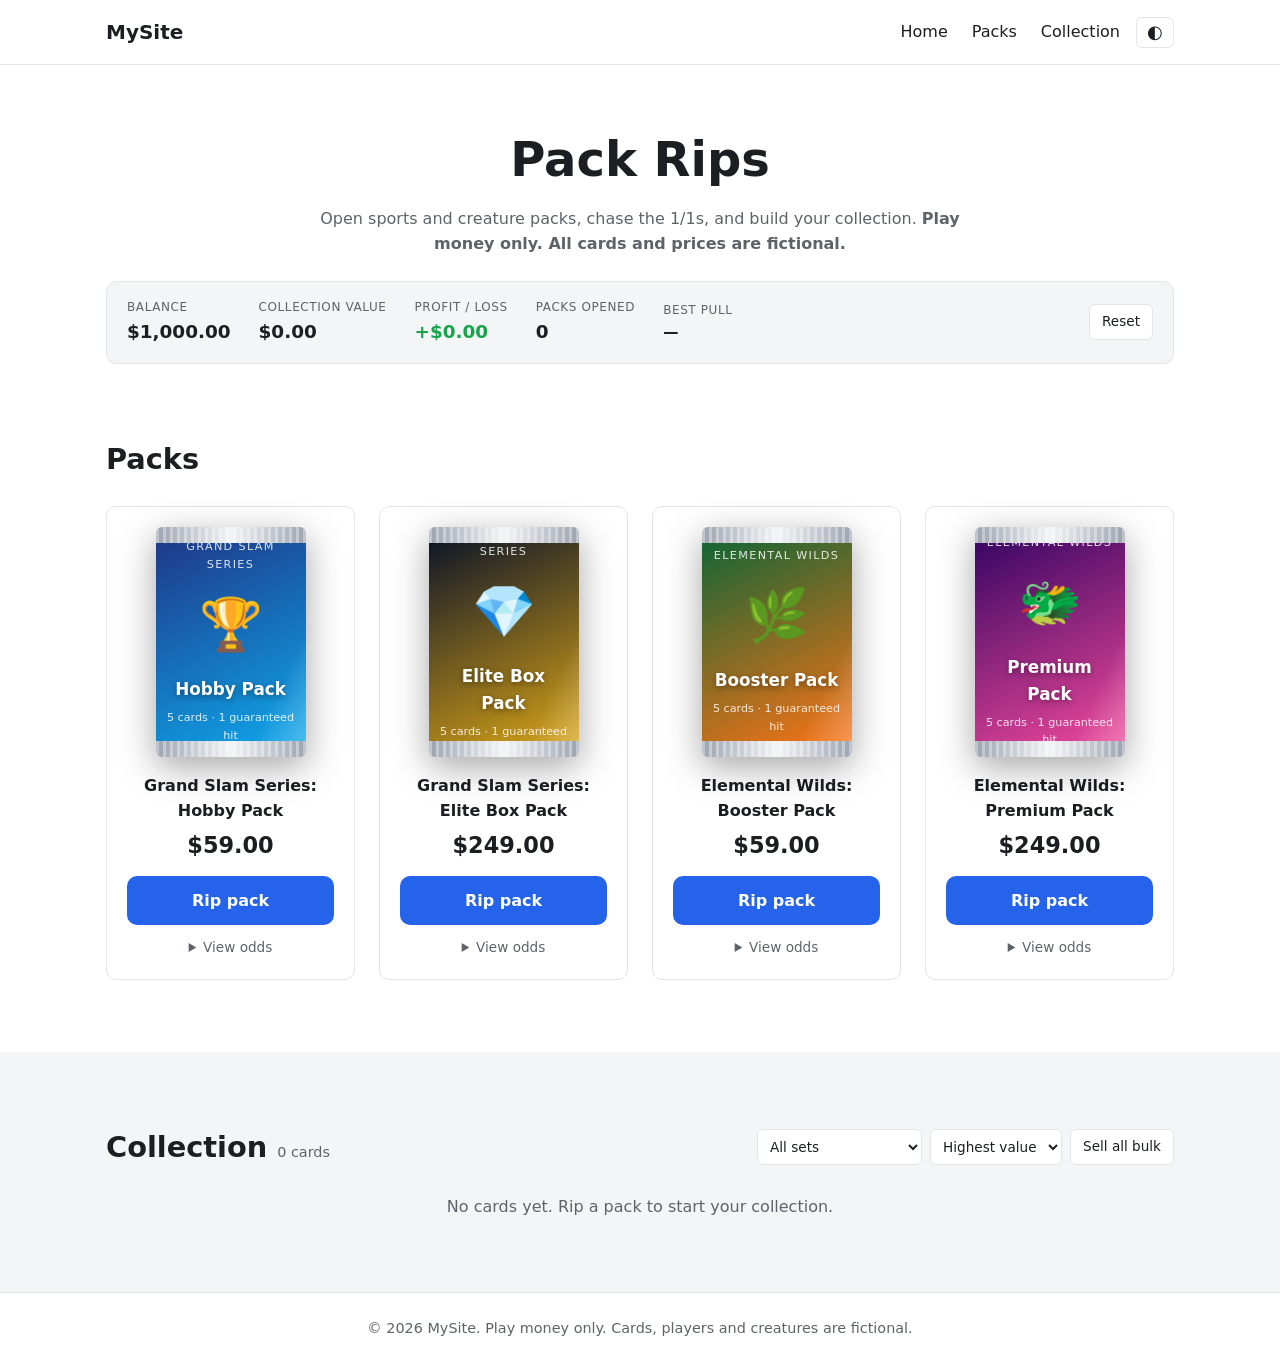
==== packs.html @ e6652966 "Add Pack Rips page: sports and creature pack opener with fake prices" ====
<!doctype html>
<html lang="en">
<head>
  <meta charset="utf-8">
  <meta name="viewport" content="width=device-width, initial-scale=1">
  <title>Pack Rips</title>
  <meta name="description" content="Rip sports and creature card packs with play money and fake prices.">
  <link rel="icon" href="assets/favicon.svg" type="image/svg+xml">
  <link rel="stylesheet" href="css/style.css">
  <link rel="stylesheet" href="css/packs.css">
</head>
<body>
  <header class="site-header">
    <div class="container nav">
      <a href="index.html" class="logo">MySite</a>
      <button class="menu-toggle" aria-label="Open menu" aria-expanded="false">☰</button>
      <nav>
        <ul class="nav-links">
          <li><a href="index.html">Home</a></li>
          <li><a href="#shop">Packs</a></li>
          <li><a href="#collection">Collection</a></li>
        </ul>
      </nav>
      <button class="theme-toggle" aria-label="Toggle dark mode">◐</button>
    </div>
  </header>

  <main>
    <section class="rip-hero">
      <div class="container">
        <h1>Pack Rips</h1>
        <p>Open sports and creature packs, chase the 1/1s, and build your collection.
          <strong>Play money only. All cards and prices are fictional.</strong></p>
      </div>
    </section>

    <div class="container">
      <div class="wallet">
        <div><span>Balance</span><b id="w-balance">$0.00</b></div>
        <div><span>Collection value</span><b id="w-value">$0.00</b></div>
        <div><span>Profit / loss</span><b id="w-pl">$0.00</b></div>
        <div><span>Packs opened</span><b id="w-opened">0</b></div>
        <div class="wallet-best"><span>Best pull</span><b id="w-best">—</b></div>
        <button class="btn-small btn-danger" id="reset">Reset</button>
      </div>
    </div>

    <section id="shop" class="section">
      <div class="container">
        <h2>Packs</h2>
        <div id="pack-grid" class="pack-grid"></div>
      </div>
    </section>

    <section id="collection" class="section alt">
      <div class="container">
        <div class="coll-head">
          <h2>Collection <small id="c-count"></small></h2>
          <div class="coll-tools">
            <select id="c-filter" aria-label="Filter by set">
              <option value="all">All sets</option>
              <option value="sports">Grand Slam Series</option>
              <option value="creatures">Elemental Wilds</option>
            </select>
            <select id="c-sort" aria-label="Sort cards">
              <option value="value">Highest value</option>
              <option value="rarity">Rarity</option>
              <option value="new">Newest</option>
            </select>
            <button class="btn-small" id="sell-bulk">Sell all bulk</button>
          </div>
        </div>
        <div id="collection-grid" class="coll-grid"></div>
      </div>
    </section>
  </main>

  <footer class="site-footer">
    <div class="container">
      <p>&copy; <span id="year"></span> MySite. Play money only. Cards, players and creatures are fictional.</p>
    </div>
  </footer>

  <div id="overlay" class="overlay" hidden>
    <button class="overlay-close" aria-label="Close">×</button>
    <div id="stage" class="stage"></div>
    <div id="controls" class="controls"></div>
  </div>

  <div id="toast" class="toast" role="status"></div>

  <script src="js/main.js"></script>
  <script src="js/cards-data.js"></script>
  <script src="js/packs.js"></script>
</body>
</html>
---- css/style.css ----
:root {
  --bg: #ffffff;
  --bg-alt: #f4f5f7;
  --text: #1c1e21;
  --muted: #5f6368;
  --accent: #2563eb;
  --accent-text: #ffffff;
  --border: #e3e5e8;
  --radius: 10px;
  --max-width: 1100px;
}

[data-theme="dark"] {
  --bg: #121417;
  --bg-alt: #1b1e23;
  --text: #e8eaed;
  --muted: #9aa0a6;
  --accent: #60a5fa;
  --accent-text: #0b0c0e;
  --border: #2c3036;
}

* { box-sizing: border-box; margin: 0; padding: 0; }

html { scroll-behavior: smooth; }

body {
  font-family: system-ui, -apple-system, "Segoe UI", Roboto, sans-serif;
  line-height: 1.6;
  background: var(--bg);
  color: var(--text);
  transition: background 0.2s, color 0.2s;
}

a { color: var(--accent); }

code {
  background: var(--bg-alt);
  padding: 0.1em 0.4em;
  border-radius: 4px;
}

.container {
  max-width: var(--max-width);
  margin: 0 auto;
  padding: 0 16px;
}

/* Header */
.site-header {
  position: sticky;
  top: 0;
  background: var(--bg);
  border-bottom: 1px solid var(--border);
  z-index: 10;
}

.nav {
  display: flex;
  align-items: center;
  gap: 16px;
  height: 64px;
}

.logo {
  font-weight: 700;
  font-size: 1.25rem;
  color: var(--text);
  text-decoration: none;
  margin-right: auto;
}

.nav-links {
  display: flex;
  gap: 24px;
  list-style: none;
}

.nav-links a {
  color: var(--text);
  text-decoration: none;
}

.nav-links a:hover { color: var(--accent); }

.menu-toggle,
.theme-toggle {
  background: none;
  border: 1px solid var(--border);
  color: var(--text);
  border-radius: 6px;
  padding: 4px 10px;
  font-size: 1.1rem;
  cursor: pointer;
}

.menu-toggle { display: none; }

/* Hero */
.hero {
  padding: 96px 0;
  text-align: center;
}

.hero h1 {
  font-size: clamp(2rem, 6vw, 3.5rem);
  line-height: 1.15;
  margin-bottom: 16px;
}

.hero p {
  color: var(--muted);
  font-size: 1.15rem;
  margin-bottom: 32px;
}

.btn {
  display: inline-block;
  background: var(--accent);
  color: var(--accent-text);
  padding: 12px 24px;
  border-radius: var(--radius);
  text-decoration: none;
  font-weight: 600;
}

.btn:hover { opacity: 0.9; }

/* Sections */
.section { padding: 72px 0; }
.section.alt { background: var(--bg-alt); }
.section h2 { font-size: 1.8rem; margin-bottom: 16px; }

.cards {
  display: grid;
  grid-template-columns: repeat(auto-fit, minmax(240px, 1fr));
  gap: 20px;
  margin-top: 24px;
}

.card {
  background: var(--bg);
  border: 1px solid var(--border);
  border-radius: var(--radius);
  padding: 24px;
}

.card h3 { margin-bottom: 8px; }
.card p { color: var(--muted); }

/* Footer */
.site-footer {
  border-top: 1px solid var(--border);
  padding: 24px 0;
  color: var(--muted);
  text-align: center;
  font-size: 0.9rem;
}

/* Mobile */
@media (max-width: 700px) {
  .menu-toggle { display: block; }

  .nav-links {
    display: none;
    position: absolute;
    top: 64px;
    left: 0;
    right: 0;
    flex-direction: column;
    gap: 0;
    background: var(--bg);
    border-bottom: 1px solid var(--border);
  }

  .nav-links.open { display: flex; }

  .nav-links a {
    display: block;
    padding: 14px 16px;
  }
}
---- css/packs.css ----
/* ---------- Pack Rips page ---------- */
:root {
  --cw: 170px; /* card width */
  --pos: #16a34a;
  --neg: #dc2626;
  --rc-common: #9ca3af;
  --rc-uncommon: #34d399;
  --rc-rare: #60a5fa;
  --rc-ultra: #e879f9;
  --rc-secret: #fbbf24;
}
[data-theme="dark"] { --pos: #4ade80; --neg: #f87171; }

body.no-scroll { overflow: hidden; }

.rip-hero { padding: 56px 0 24px; text-align: center; }
.rip-hero h1 { font-size: clamp(2rem, 6vw, 3rem); margin-bottom: 8px; }
.rip-hero p { color: var(--muted); max-width: 640px; margin: 0 auto; }

.pos { color: var(--pos); }
.neg { color: var(--neg); }

/* Wallet */
.wallet {
  display: flex;
  flex-wrap: wrap;
  align-items: center;
  gap: 12px 28px;
  padding: 16px 20px;
  border: 1px solid var(--border);
  border-radius: var(--radius);
  background: var(--bg-alt);
}
.wallet div { display: flex; flex-direction: column; }
.wallet span { font-size: 0.75rem; text-transform: uppercase; letter-spacing: 0.05em; color: var(--muted); }
.wallet b { font-size: 1.15rem; font-variant-numeric: tabular-nums; }
.wallet .wallet-best b { font-size: 0.95rem; }
.wallet #reset { margin-left: auto; }

.btn-small {
  background: var(--bg);
  color: var(--text);
  border: 1px solid var(--border);
  border-radius: 6px;
  padding: 6px 12px;
  font: inherit;
  font-size: 0.85rem;
  cursor: pointer;
}
.btn-small:hover { border-color: var(--accent); }
.btn-danger:hover { border-color: var(--neg); color: var(--neg); }
.btn { border: none; font: inherit; font-weight: 600; cursor: pointer; }
.btn-ghost { background: transparent; color: #fff; border: 1px solid rgba(255, 255, 255, 0.5); }

/* Shop */
.pack-grid {
  display: grid;
  grid-template-columns: repeat(auto-fill, minmax(230px, 1fr));
  gap: 24px;
  margin-top: 24px;
}
.pack-tile {
  border: 1px solid var(--border);
  border-radius: var(--radius);
  padding: 20px;
  display: flex;
  flex-direction: column;
  align-items: center;
  gap: 16px;
  background: var(--bg);
}
.pack-info { width: 100%; text-align: center; }
.pack-info h3 { font-size: 1rem; }
.pack-price { font-size: 1.4rem; font-weight: 700; margin: 4px 0 12px; }
.pack-info .btn { width: 100%; }

.odds { margin-top: 12px; text-align: left; font-size: 0.85rem; color: var(--muted); }
.odds summary { cursor: pointer; text-align: center; }
.odds p { margin-top: 8px; font-weight: 600; color: var(--text); }
.odds ul { list-style: none; }
.odds li { display: flex; align-items: center; gap: 6px; }
.odds li b { margin-left: auto; color: var(--text); font-variant-numeric: tabular-nums; }
.dot { width: 9px; height: 9px; border-radius: 50%; display: inline-block; }
.d-common { background: var(--rc-common); }
.d-uncommon { background: var(--rc-uncommon); }
.d-rare { background: var(--rc-rare); }
.d-ultra { background: var(--rc-ultra); }
.d-secret { background: var(--rc-secret); }

/* Pack art */
.pack {
  width: 150px;
  height: 230px;
  position: relative;
  user-select: none;
  filter: drop-shadow(0 10px 18px rgba(0, 0, 0, 0.35));
}
.pack.big { width: 220px; height: 340px; cursor: pointer; }
.pack-crimp {
  position: absolute;
  left: 0;
  right: 0;
  height: 16px;
  background:
    repeating-linear-gradient(90deg, rgba(255, 255, 255, 0.35) 0 3px, transparent 3px 7px),
    linear-gradient(90deg, #9ca3af, #f3f4f6, #9ca3af);
  transition: transform 0.6s ease, opacity 0.6s ease;
}
.pack-top { top: 0; border-radius: 6px 6px 0 0; }
.pack-bottom { bottom: 0; border-radius: 0 0 6px 6px; }
.pack-body {
  position: absolute;
  inset: 16px 0;
  background: linear-gradient(155deg, var(--p1), var(--p2));
  color: #fff;
  display: flex;
  flex-direction: column;
  align-items: center;
  justify-content: center;
  text-align: center;
  padding: 10px;
  overflow: hidden;
  transition: transform 0.6s ease, opacity 0.6s ease;
}
.pack-body::after {
  content: "";
  position: absolute;
  inset: 0;
  background: linear-gradient(115deg, transparent 35%, rgba(255, 255, 255, 0.35) 48%, transparent 60%);
  background-size: 300% 100%;
  animation: sheen 3.5s linear infinite;
}
.pack-set { font-size: 0.7rem; letter-spacing: 0.12em; text-transform: uppercase; opacity: 0.85; }
.pack-icon { font-size: 3.2rem; margin: 10px 0; }
.pack.big .pack-icon { font-size: 5rem; }
.pack-name { font-weight: 800; font-size: 1.05rem; text-shadow: 0 2px 6px rgba(0, 0, 0, 0.4); }
.pack-count { font-size: 0.7rem; opacity: 0.85; margin-top: 6px; }

.pack.shake { animation: shake 1.6s ease-in-out infinite; }
.pack.torn .pack-top { transform: translate(60px, -90px) rotate(28deg); opacity: 0; }
.pack.torn .pack-body,
.pack.torn .pack-bottom { transform: translateY(120px); opacity: 0; }

@keyframes shake {
  0%, 70%, 100% { transform: rotate(0); }
  75% { transform: rotate(-3deg); }
  80% { transform: rotate(3deg); }
  85% { transform: rotate(-2deg); }
  90% { transform: rotate(2deg); }
}
@keyframes sheen {
  from { background-position: 150% 0; }
  to { background-position: -150% 0; }
}

/* Trading card */
.tcard {
  width: var(--cw);
  aspect-ratio: 5 / 7;
  border-radius: 12px;
  padding: 7px;
  background: linear-gradient(160deg, var(--c1), var(--c2));
  border: 3px solid var(--rb, var(--rc-common));
  color: #fff;
  display: flex;
  flex-direction: column;
  gap: 5px;
  position: relative;
  overflow: hidden;
  box-shadow: 0 6px 16px rgba(0, 0, 0, 0.25);
  font-size: 0.75rem;
}
.tcard.r-uncommon { --rb: var(--rc-uncommon); }
.tcard.r-rare { --rb: var(--rc-rare); }
.tcard.r-ultra { --rb: var(--rc-ultra); }
.tcard.r-secret { --rb: var(--rc-secret); border-width: 4px; }

.tcard-head,
.tcard-foot,
.tcard-sub {
  display: flex;
  justify-content: space-between;
  align-items: center;
  gap: 6px;
  background: rgba(0, 0, 0, 0.42);
  border-radius: 6px;
  padding: 3px 6px;
  position: relative;
  z-index: 1;
}
.tcard-name { font-weight: 700; white-space: nowrap; overflow: hidden; text-overflow: ellipsis; }
.tcard-detail { font-weight: 600; opacity: 0.9; white-space: nowrap; }
.tcard-sub { font-size: 0.68rem; justify-content: flex-start; }
.serial {
  margin-left: auto;
  background: var(--rb);
  color: #111;
  font-weight: 700;
  border-radius: 4px;
  padding: 0 4px;
}
.tcard-art {
  flex: 1;
  border-radius: 8px;
  background: radial-gradient(circle at 50% 40%, rgba(255, 255, 255, 0.35), rgba(255, 255, 255, 0.05) 70%);
  border: 1px solid rgba(255, 255, 255, 0.3);
  display: grid;
  place-items: center;
}
.tcard-icon { font-size: calc(var(--cw) * 0.36); line-height: 1; filter: drop-shadow(0 4px 6px rgba(0, 0, 0, 0.35)); }
.rarity-tag { font-size: 0.62rem; text-transform: uppercase; letter-spacing: 0.04em; color: var(--rb); font-weight: 700; }
.tcard-price { font-weight: 800; font-variant-numeric: tabular-nums; }

/* Holo effects */
.tcard.r-rare::after,
.tcard.r-ultra::after,
.tcard.r-secret::after {
  content: "";
  position: absolute;
  inset: 0;
  pointer-events: none;
  background: linear-gradient(115deg, transparent 30%, rgba(255, 255, 255, 0.45) 46%, transparent 60%);
  background-size: 300% 100%;
  animation: sheen 3s linear infinite;
  mix-blend-mode: overlay;
}
.tcard.r-ultra::before,
.tcard.r-secret::before {
  content: "";
  position: absolute;
  inset: 0;
  pointer-events: none;
  background: conic-gradient(from 0deg, #f87171, #facc15, #4ade80, #38bdf8, #a78bfa, #f472b6, #f87171);
  opacity: 0.28;
  mix-blend-mode: color-dodge;
}
.tcard.r-secret::before { opacity: 0.4; }

/* Opening overlay */
.overlay {
  position: fixed;
  inset: 0;
  z-index: 100;
  background: rgba(5, 8, 15, 0.94);
  color: #fff;
  overflow-y: auto;
  display: flex;
  flex-direction: column;
  align-items: center;
  gap: 24px;
  padding: 56px 16px 32px;
}
/* Center vertically when it fits, but scroll from the top when it doesn't */
.overlay > .stage { margin-top: auto; }
.overlay > .controls { margin-bottom: auto; }
.overlay[hidden] { display: none; }
.overlay-close {
  position: absolute;
  top: 12px;
  right: 16px;
  background: none;
  border: none;
  color: #fff;
  font-size: 2rem;
  cursor: pointer;
  line-height: 1;
}
.stage { display: flex; flex-direction: column; align-items: center; gap: 20px; width: 100%; max-width: 1000px; }
.rip-hint { color: rgba(255, 255, 255, 0.75); }

.reveal-row {
  display: flex;
  flex-wrap: wrap;
  justify-content: center;
  gap: 16px;
  width: 100%;
}
.flip {
  width: var(--cw);
  aspect-ratio: 5 / 7;
  perspective: 1000px;
  cursor: pointer;
  animation: deal 0.45s var(--d) both;
}
.flip-inner {
  position: relative;
  width: 100%;
  height: 100%;
  transition: transform 0.7s cubic-bezier(0.2, 0.7, 0.2, 1);
  transform-style: preserve-3d;
}
.flip.flipped { cursor: default; }
.flip.flipped .flip-inner { transform: rotateY(180deg); }
.flip-back,
.flip-front { position: absolute; inset: 0; backface-visibility: hidden; -webkit-backface-visibility: hidden; }
.flip-front { transform: rotateY(180deg); }
.flip-back {
  border-radius: 12px;
  border: 3px solid #e5e7eb;
  background:
    repeating-linear-gradient(45deg, rgba(255, 255, 255, 0.08) 0 8px, transparent 8px 16px),
    linear-gradient(160deg, #1e293b, #4338ca);
  display: grid;
  place-items: center;
  font-size: 2.6rem;
  color: rgba(255, 255, 255, 0.8);
  box-shadow: 0 6px 16px rgba(0, 0, 0, 0.4);
}
.flip:not(.flipped):hover .flip-inner { transform: translateY(-6px); }
.flip.hit-rare { filter: drop-shadow(0 0 14px var(--rc-rare)); }
.flip.hit-ultra { filter: drop-shadow(0 0 20px var(--rc-ultra)); }
.flip.hit-secret { filter: drop-shadow(0 0 28px var(--rc-secret)); animation: pop 0.6s 0.5s both; }

@keyframes deal {
  from { opacity: 0; transform: translateY(40px) scale(0.9); }
  to { opacity: 1; transform: none; }
}
@keyframes pop {
  50% { transform: scale(1.08); }
}

.controls { min-height: 48px; display: flex; justify-content: center; }
.summary { text-align: center; display: flex; flex-direction: column; gap: 14px; font-size: 1.05rem; }
.summary .pos { color: #4ade80; }
.summary .neg { color: #f87171; }
.summary-actions { display: flex; gap: 12px; justify-content: center; flex-wrap: wrap; }

/* Collection */
.coll-head { display: flex; flex-wrap: wrap; justify-content: space-between; align-items: center; gap: 12px; }
.coll-head h2 { margin: 0; }
.coll-head small { font-size: 0.9rem; color: var(--muted); font-weight: 400; }
.coll-tools { display: flex; flex-wrap: wrap; gap: 8px; }
.coll-tools select {
  background: var(--bg);
  color: var(--text);
  border: 1px solid var(--border);
  border-radius: 6px;
  padding: 6px 8px;
  font: inherit;
  font-size: 0.85rem;
}
.coll-grid {
  display: grid;
  grid-template-columns: repeat(auto-fill, minmax(var(--cw), 1fr));
  justify-items: center;
  gap: 20px;
  margin-top: 24px;
}
.coll-item { display: flex; flex-direction: column; align-items: center; gap: 8px; }
.empty { color: var(--muted); grid-column: 1 / -1; }

/* Toast */
.toast {
  position: fixed;
  left: 50%;
  bottom: 24px;
  transform: translate(-50%, 20px);
  background: #111827;
  color: #fff;
  padding: 10px 18px;
  border-radius: 8px;
  opacity: 0;
  pointer-events: none;
  transition: opacity 0.25s, transform 0.25s;
  z-index: 200;
  max-width: calc(100% - 32px);
}
.toast.show { opacity: 1; transform: translate(-50%, 0); }

@media (max-width: 700px) {
  :root { --cw: 140px; }
  .wallet { gap: 12px 20px; }
  .wallet #reset { margin-left: 0; }
  .pack.big { width: 180px; height: 280px; }
}
@media (max-width: 360px) {
  :root { --cw: 124px; }
}
@media (prefers-reduced-motion: reduce) {
  *, *::before, *::after { animation: none !important; transition: none !important; }
}
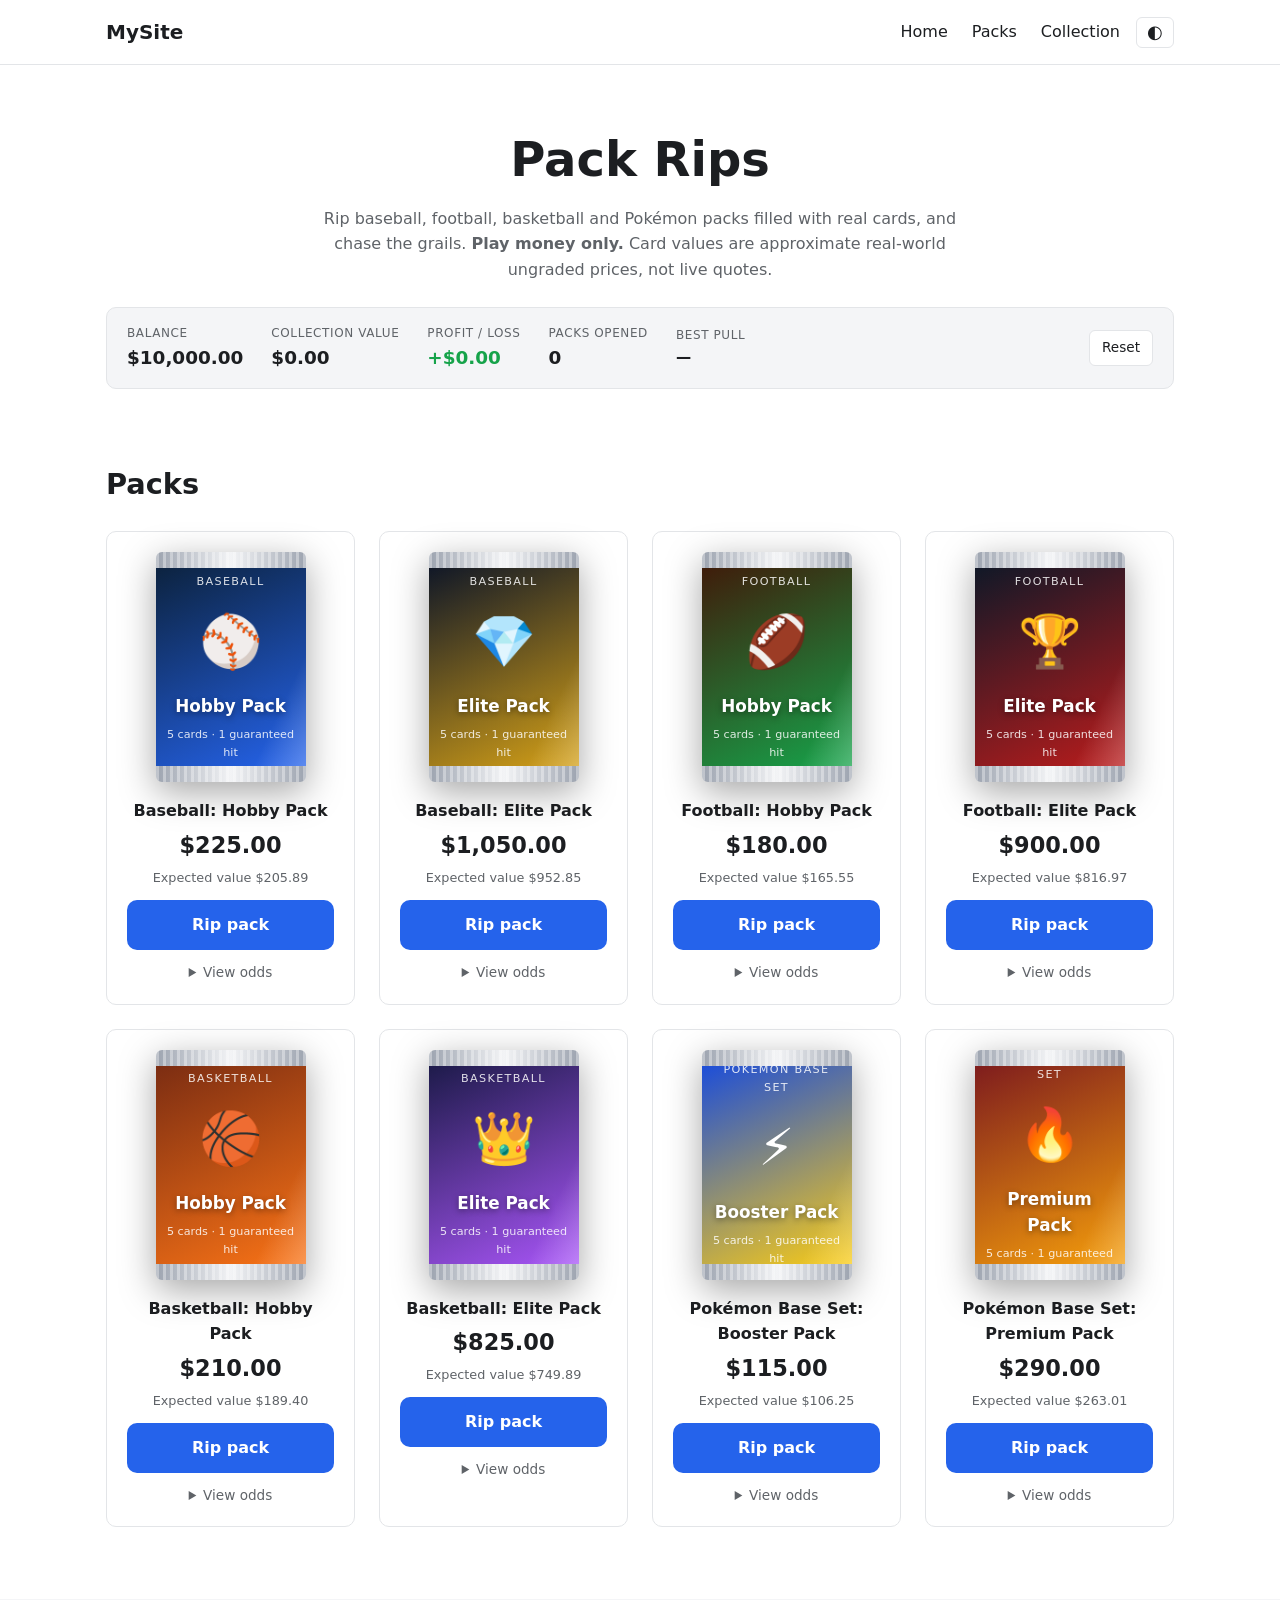
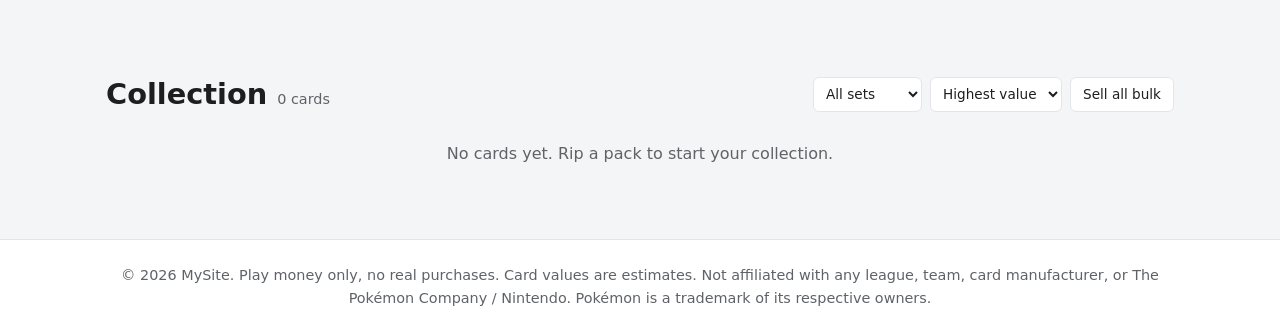
==== commit ff974f86: "Use real baseball, football, basketball and Pokemon Base Set cards with approximate market values" ====
--- a/packs.html
+++ b/packs.html
@@ -29,8 +29,8 @@
     <section class="rip-hero">
       <div class="container">
         <h1>Pack Rips</h1>
-        <p>Open sports and creature packs, chase the 1/1s, and build your collection.
-          <strong>Play money only. All cards and prices are fictional.</strong></p>
+        <p>Rip baseball, football, basketball and Pokémon packs filled with real cards, and chase the grails.
+          <strong>Play money only.</strong> Card values are approximate real-world ungraded prices, not live quotes.</p>
       </div>
     </section>
 
@@ -59,8 +59,10 @@
           <div class="coll-tools">
             <select id="c-filter" aria-label="Filter by set">
               <option value="all">All sets</option>
-              <option value="sports">Grand Slam Series</option>
-              <option value="creatures">Elemental Wilds</option>
+              <option value="baseball">Baseball</option>
+              <option value="football">Football</option>
+              <option value="basketball">Basketball</option>
+              <option value="pokemon">Pokémon</option>
             </select>
             <select id="c-sort" aria-label="Sort cards">
               <option value="value">Highest value</option>
@@ -77,7 +79,9 @@
 
   <footer class="site-footer">
     <div class="container">
-      <p>&copy; <span id="year"></span> MySite. Play money only. Cards, players and creatures are fictional.</p>
+      <p>&copy; <span id="year"></span> MySite. Play money only, no real purchases. Card values are estimates.
+        Not affiliated with any league, team, card manufacturer, or The Pokémon Company / Nintendo.
+        Pokémon is a trademark of its respective owners.</p>
     </div>
   </footer>
 
--- a/css/packs.css
+++ b/css/packs.css
@@ -191,6 +191,9 @@
 .tcard-name { font-weight: 700; white-space: nowrap; overflow: hidden; text-overflow: ellipsis; }
 .tcard-detail { font-weight: 600; opacity: 0.9; white-space: nowrap; }
 .tcard-sub { font-size: 0.68rem; justify-content: flex-start; }
+.sub-text { white-space: nowrap; overflow: hidden; text-overflow: ellipsis; min-width: 0; }
+.pack-ev { font-size: 0.8rem; color: var(--muted); margin: -8px 0 12px; }
+.odds small { color: var(--muted); }
 .serial {
   margin-left: auto;
   background: var(--rb);
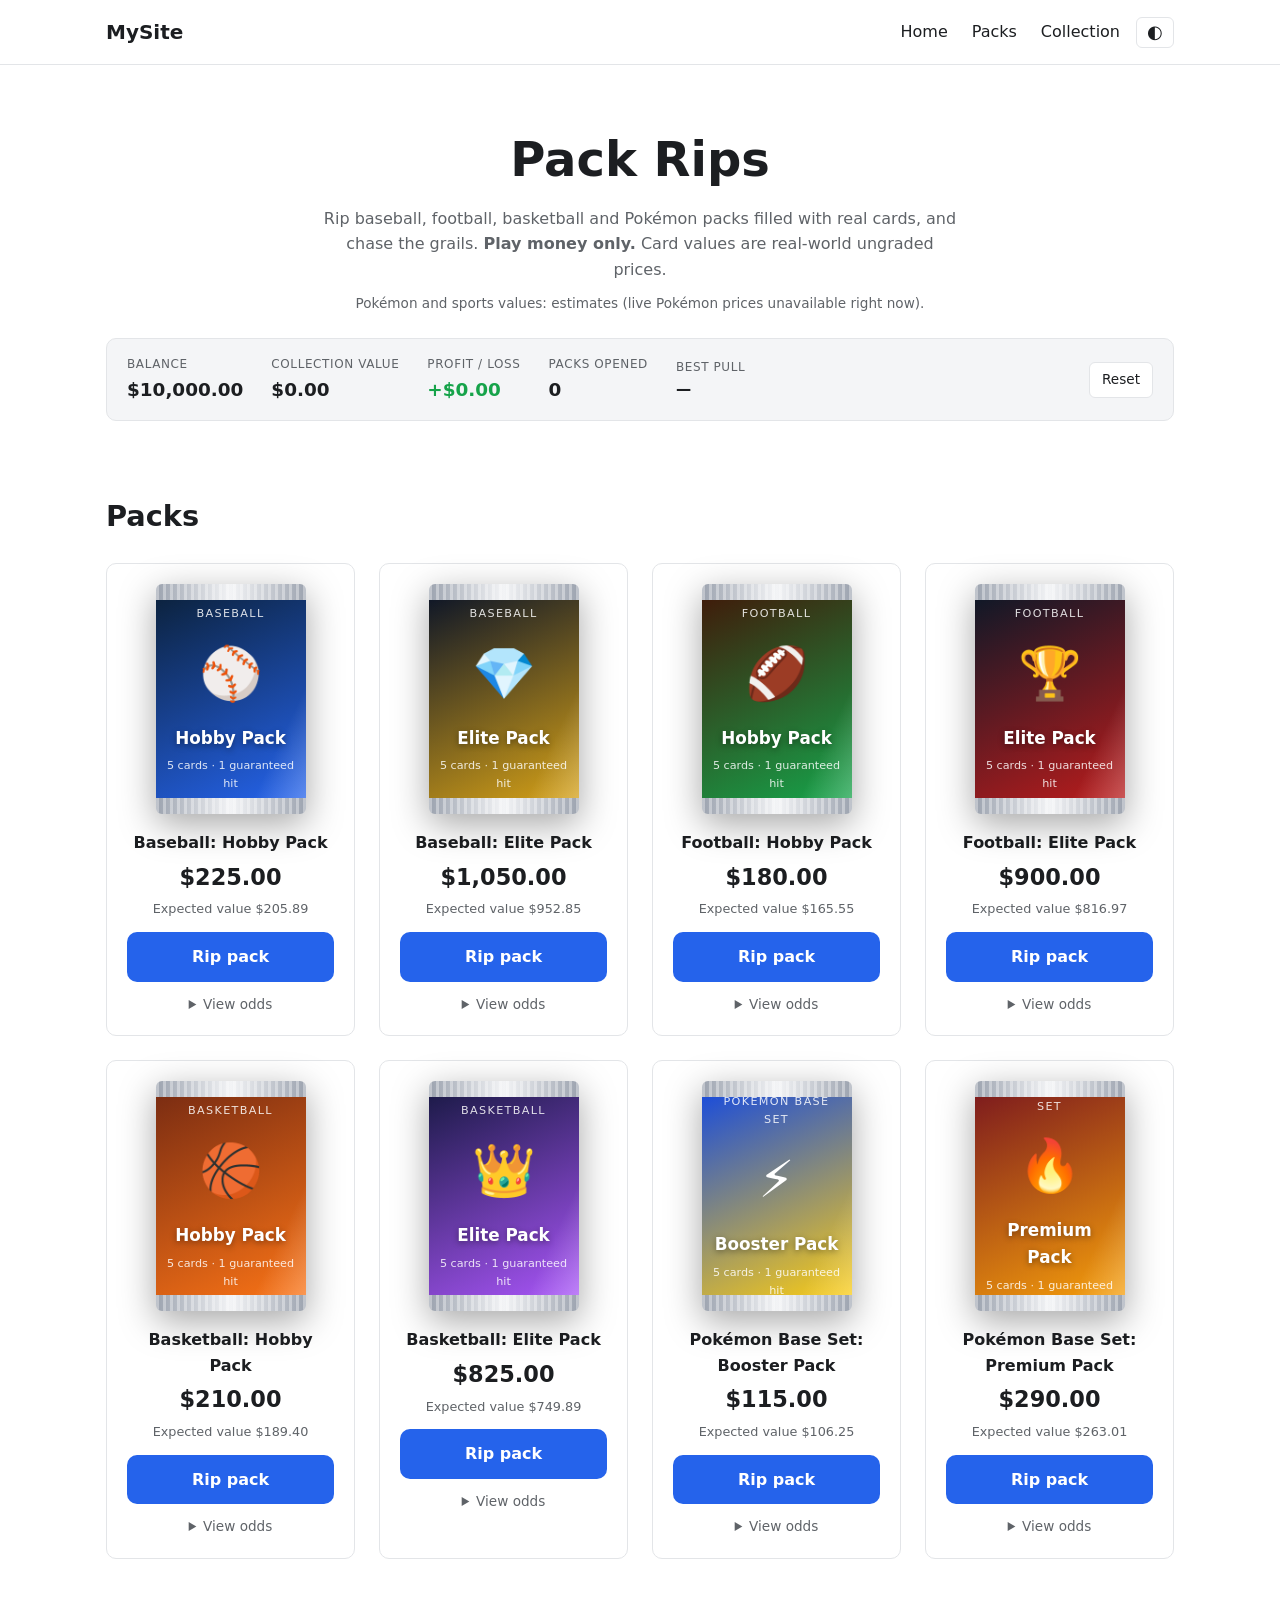
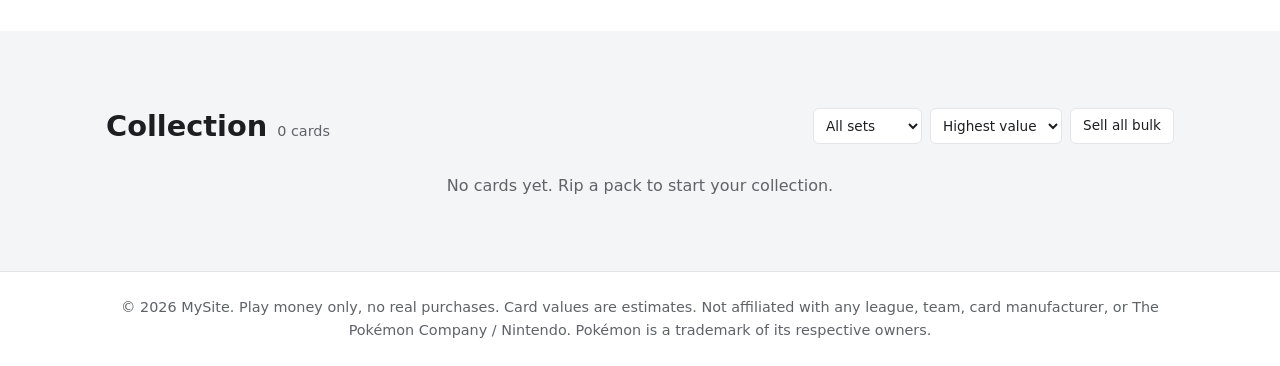
==== commit 87088853: "Live Pokemon prices from pokemontcg.io, fetched during deploy with fallback to estimates" ====
--- a/packs.html
+++ b/packs.html
@@ -6,8 +6,8 @@
   <title>Pack Rips</title>
   <meta name="description" content="Rip sports and creature card packs with play money and fake prices.">
   <link rel="icon" href="assets/favicon.svg" type="image/svg+xml">
-  <link rel="stylesheet" href="css/style.css">
-  <link rel="stylesheet" href="css/packs.css">
+  <link rel="stylesheet" href="css/style.css?v=3">
+  <link rel="stylesheet" href="css/packs.css?v=3">
 </head>
 <body>
   <header class="site-header">
@@ -30,7 +30,8 @@
       <div class="container">
         <h1>Pack Rips</h1>
         <p>Rip baseball, football, basketball and Pokémon packs filled with real cards, and chase the grails.
-          <strong>Play money only.</strong> Card values are approximate real-world ungraded prices, not live quotes.</p>
+          <strong>Play money only.</strong> Card values are real-world ungraded prices.</p>
+        <p id="price-note" class="price-note">Loading prices…</p>
       </div>
     </section>
 
@@ -93,8 +94,9 @@
 
   <div id="toast" class="toast" role="status"></div>
 
-  <script src="js/main.js"></script>
-  <script src="js/cards-data.js"></script>
-  <script src="js/packs.js"></script>
+  <!-- Bump ?v= when you change these files so browsers load the new version -->
+  <script src="js/main.js?v=3"></script>
+  <script src="js/cards-data.js?v=3"></script>
+  <script src="js/packs.js?v=3"></script>
 </body>
 </html>
--- a/css/packs.css
+++ b/css/packs.css
@@ -16,6 +16,9 @@
 .rip-hero { padding: 56px 0 24px; text-align: center; }
 .rip-hero h1 { font-size: clamp(2rem, 6vw, 3rem); margin-bottom: 8px; }
 .rip-hero p { color: var(--muted); max-width: 640px; margin: 0 auto; }
+
+.price-note { margin-top: 10px !important; font-size: 0.85rem; }
+.price-note.live::before { content: "● "; color: var(--pos); }
 
 .pos { color: var(--pos); }
 .neg { color: var(--neg); }
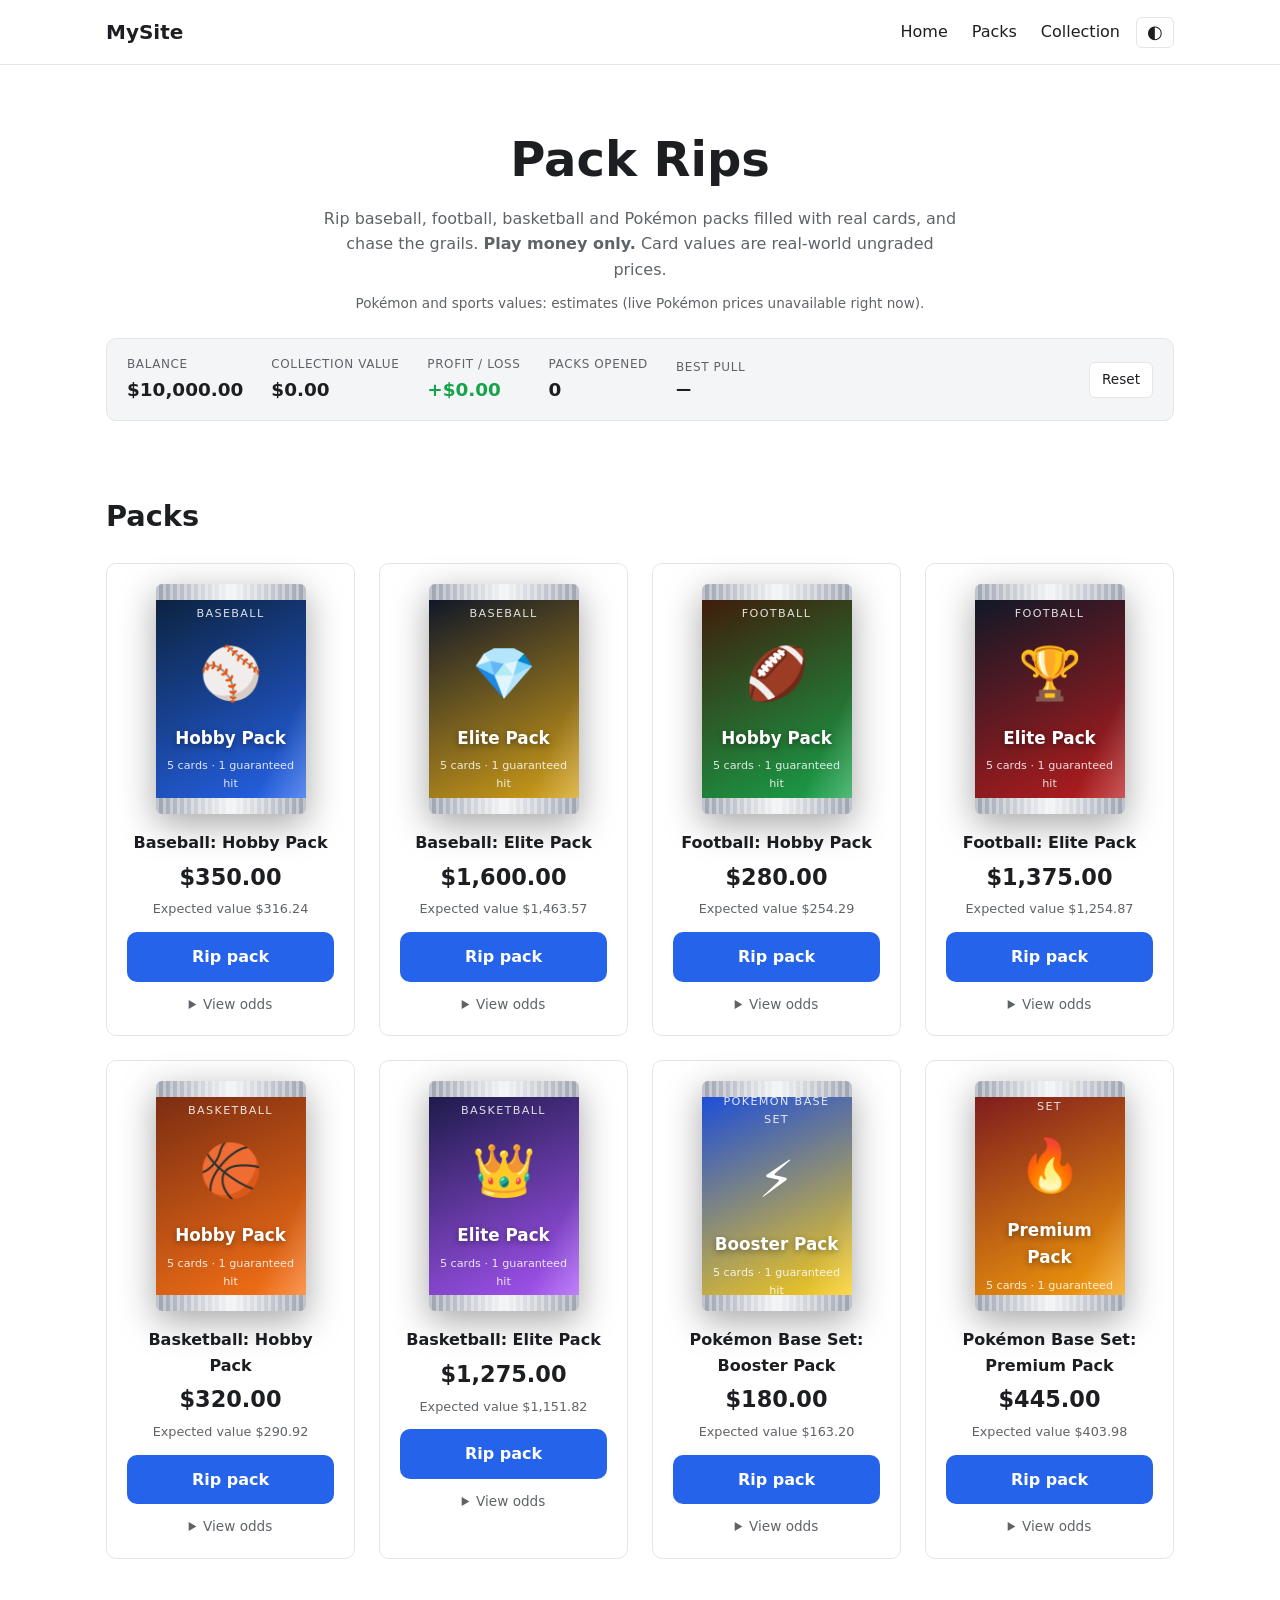
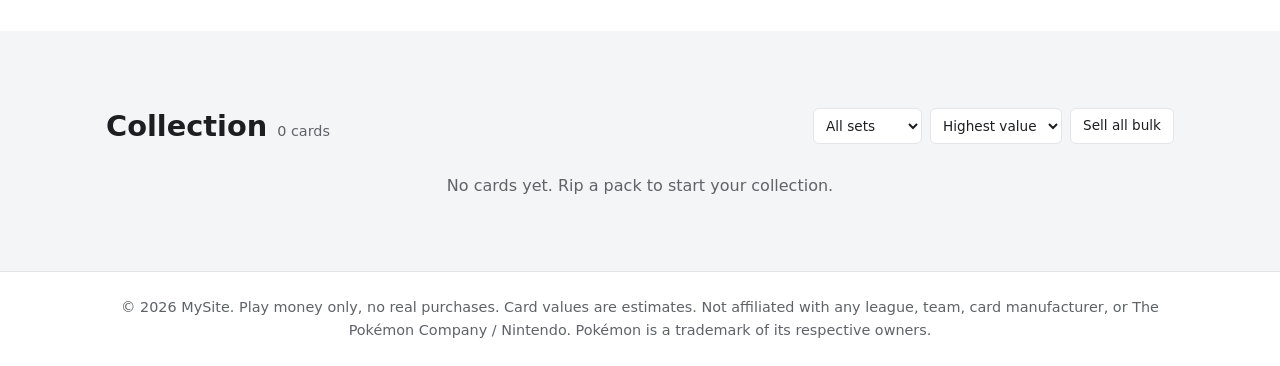
==== commit 7fb9765c: "Add card grading with slab design and dramatic big-hit reveals" ====
--- a/packs.html
+++ b/packs.html
@@ -6,8 +6,8 @@
   <title>Pack Rips</title>
   <meta name="description" content="Rip sports and creature card packs with play money and fake prices.">
   <link rel="icon" href="assets/favicon.svg" type="image/svg+xml">
-  <link rel="stylesheet" href="css/style.css?v=3">
-  <link rel="stylesheet" href="css/packs.css?v=3">
+  <link rel="stylesheet" href="css/style.css?v=4">
+  <link rel="stylesheet" href="css/packs.css?v=4">
 </head>
 <body>
   <header class="site-header">
@@ -67,6 +67,7 @@
             </select>
             <select id="c-sort" aria-label="Sort cards">
               <option value="value">Highest value</option>
+              <option value="grade">Grade</option>
               <option value="rarity">Rarity</option>
               <option value="new">Newest</option>
             </select>
@@ -95,8 +96,8 @@
   <div id="toast" class="toast" role="status"></div>
 
   <!-- Bump ?v= when you change these files so browsers load the new version -->
-  <script src="js/main.js?v=3"></script>
-  <script src="js/cards-data.js?v=3"></script>
-  <script src="js/packs.js?v=3"></script>
+  <script src="js/main.js?v=4"></script>
+  <script src="js/cards-data.js?v=4"></script>
+  <script src="js/packs.js?v=4"></script>
 </body>
 </html>
--- a/css/packs.css
+++ b/css/packs.css
@@ -242,6 +242,46 @@
 }
 .tcard.r-secret::before { opacity: 0.4; }
 
+/* Graded slab (generic design, not any real grading company's) */
+.slab {
+  --gc: #475569;
+  width: var(--cw);
+  padding: 6px;
+  border-radius: 10px;
+  background: linear-gradient(160deg, #f8fafc, #cbd5e1 55%, #e2e8f0);
+  border: 1px solid #94a3b8;
+  box-shadow: inset 0 1px 0 rgba(255, 255, 255, 0.8), 0 8px 18px rgba(0, 0, 0, 0.35);
+  display: flex;
+  flex-direction: column;
+  gap: 6px;
+}
+.slab.g10 { --gc: #c08a00; }
+.slab.g9 { --gc: #15803d; }
+.slab.g8 { --gc: #1d4ed8; }
+.slab.g4, .slab.g3, .slab.g2, .slab.g1 { --gc: #b91c1c; }
+.slab-label {
+  height: 44px;
+  background: #fff;
+  color: #111827;
+  border-radius: 5px;
+  border-top: 3px solid var(--gc);
+  display: flex;
+  align-items: center;
+  justify-content: space-between;
+  gap: 4px;
+  padding: 3px 6px;
+}
+.slab-info { display: flex; flex-direction: column; min-width: 0; line-height: 1.15; font-size: 0.56rem; }
+.slab-set, .slab-name, .slab-raw { white-space: nowrap; overflow: hidden; text-overflow: ellipsis; }
+.slab-name { font-weight: 800; font-size: 0.66rem; text-transform: uppercase; }
+.slab-raw { color: #6b7280; }
+.slab-grade { display: flex; flex-direction: column; align-items: center; line-height: 1; min-width: 40px; }
+.slab-grade b { font-size: 1.35rem; color: var(--gc); }
+.slab-grade span { font-size: 0.48rem; font-weight: 800; text-transform: uppercase; white-space: nowrap; color: #374151; }
+.slab.g10 .slab-label { background: linear-gradient(90deg, #fff, #fff7d6); }
+.slab-window { border-radius: 8px; padding: 2px; background: rgba(15, 23, 42, 0.12); }
+.slab .tcard { width: 100%; box-shadow: none; }
+
 /* Opening overlay */
 .overlay {
   position: fixed;
@@ -283,8 +323,9 @@
 }
 .flip {
   width: var(--cw);
-  aspect-ratio: 5 / 7;
+  height: calc((var(--cw) - 16px) * 1.4 + 66px); /* fits a graded slab */
   perspective: 1000px;
+  transition: opacity 0.4s;
   cursor: pointer;
   animation: deal 0.45s var(--d) both;
 }
@@ -316,6 +357,130 @@
 .flip.hit-rare { filter: drop-shadow(0 0 14px var(--rc-rare)); }
 .flip.hit-ultra { filter: drop-shadow(0 0 20px var(--rc-ultra)); }
 .flip.hit-secret { filter: drop-shadow(0 0 28px var(--rc-secret)); animation: pop 0.6s 0.5s both; }
+.flip.hit-gem { filter: drop-shadow(0 0 22px #fbbf24); }
+
+/* ---------- Big-hit drama ---------- */
+.overlay.dim .flip:not(.suspense) { opacity: 0.2; }
+.overlay.dim .rip-hint,
+.overlay.dim .controls { opacity: 0.2; transition: opacity 0.4s; }
+.flip.suspense { z-index: 2; position: relative; }
+.flip.suspense .flip-inner { animation: rumble 0.11s linear infinite, charge 1.3s ease-in forwards; }
+.flip.suspense-grail .flip-inner { animation: rumble 0.08s linear infinite, charge-gold 2s ease-in forwards; }
+.flip.suspense .flip-back { border-color: #fff; }
+
+@keyframes rumble {
+  0% { transform: translate(0, 0) rotate(0); }
+  25% { transform: translate(-2px, 1px) rotate(-1deg); }
+  50% { transform: translate(2px, -1px) rotate(1deg); }
+  75% { transform: translate(-1px, -2px) rotate(-0.5deg); }
+  100% { transform: translate(1px, 2px) rotate(0.5deg); }
+}
+@keyframes charge {
+  from { filter: drop-shadow(0 0 0 #60a5fa); scale: 1; }
+  to { filter: drop-shadow(0 0 30px #e879f9) drop-shadow(0 0 60px #60a5fa); scale: 1.12; }
+}
+@keyframes charge-gold {
+  from { filter: drop-shadow(0 0 0 #fbbf24); scale: 1; }
+  to { filter: drop-shadow(0 0 40px #fbbf24) drop-shadow(0 0 90px #f59e0b); scale: 1.2; }
+}
+
+.stage.quake { animation: quake 0.5s ease-out; }
+.stage.quake-big { animation: quake 0.8s ease-out; }
+@keyframes quake {
+  0%, 100% { transform: none; }
+  10% { transform: translate(-10px, 6px); }
+  20% { transform: translate(9px, -8px); }
+  30% { transform: translate(-8px, -5px); }
+  40% { transform: translate(7px, 7px); }
+  55% { transform: translate(-4px, 3px); }
+  70% { transform: translate(3px, -2px); }
+}
+
+.fx { position: fixed; inset: 0; pointer-events: none; z-index: 150; overflow: hidden; }
+.fx-flash {
+  position: absolute;
+  inset: 0;
+  opacity: 0;
+  background: radial-gradient(circle at 50% 50%, #fff, rgba(255, 255, 255, 0.4) 40%, transparent 75%);
+  animation: flash 0.7s ease-out;
+}
+.fx-grail .fx-flash { background: radial-gradient(circle at 50% 50%, #fff7d6, rgba(251, 191, 36, 0.6) 40%, transparent 80%); animation-duration: 1.1s; }
+@keyframes flash { 0% { opacity: 0; } 15% { opacity: 1; } 100% { opacity: 0; } }
+
+.fx-ring {
+  position: absolute;
+  left: 50%;
+  top: 50%;
+  width: 160px;
+  height: 160px;
+  margin: -80px 0 0 -80px;
+  border-radius: 50%;
+  border: 6px solid #e879f9;
+  opacity: 0;
+  animation: ring 0.9s ease-out;
+}
+.fx-ring.r2 { animation-delay: 0.18s; border-color: #60a5fa; }
+.fx-grail .fx-ring { border-color: #fbbf24; }
+.fx-grail .fx-ring.r2 { border-color: #fff7d6; }
+@keyframes ring { from { opacity: 1; transform: scale(0.2); } to { opacity: 0; transform: scale(6); } }
+
+.fx-confetti i {
+  position: absolute;
+  left: 50%;
+  top: 55%;
+  width: 9px;
+  height: 14px;
+  border-radius: 2px;
+  background: var(--c);
+  opacity: 0;
+  animation: confetti var(--t) cubic-bezier(0.15, 0.6, 0.35, 1) var(--dl) forwards;
+}
+.fx-confetti i:nth-child(3n) { width: 7px; height: 7px; border-radius: 50%; }
+@keyframes confetti {
+  0% { opacity: 1; transform: translate(0, 0) rotate(0); }
+  35% { opacity: 1; transform: translate(var(--x), var(--y)) rotate(calc(var(--r) * 0.4)); }
+  100% { opacity: 0; transform: translate(calc(var(--x) * 1.15), 70vh) rotate(var(--r)); }
+}
+
+.fx-banner {
+  position: absolute;
+  left: 50%;
+  top: 9%;
+  transform: translateX(-50%);
+  text-align: center;
+  display: flex;
+  flex-direction: column;
+  align-items: center;
+  gap: 2px;
+  width: max-content;
+  max-width: calc(100% - 32px);
+  padding: 12px 22px;
+  border-radius: 14px;
+  background: rgba(10, 12, 20, 0.85);
+  border: 2px solid #e879f9;
+  box-shadow: 0 0 40px rgba(232, 121, 249, 0.5);
+  animation: banner 3s ease-out forwards;
+}
+.fx-banner span {
+  font-size: clamp(1.8rem, 8vw, 3rem);
+  font-weight: 900;
+  letter-spacing: 0.04em;
+  background: linear-gradient(90deg, #60a5fa, #e879f9, #facc15);
+  -webkit-background-clip: text;
+  background-clip: text;
+  color: transparent;
+}
+.fx-banner b { font-size: 1rem; }
+.fx-banner em { font-style: normal; font-weight: 800; font-size: 1.3rem; color: #4ade80; }
+.fx-grail .fx-banner { border-color: #fbbf24; box-shadow: 0 0 60px rgba(251, 191, 36, 0.65); animation-duration: 4s; }
+.fx-grail .fx-banner span { background: linear-gradient(90deg, #fde68a, #fbbf24, #fff7d6, #f59e0b); -webkit-background-clip: text; background-clip: text; }
+@keyframes banner {
+  0% { opacity: 0; transform: translateX(-50%) scale(0.3); }
+  12% { opacity: 1; transform: translateX(-50%) scale(1.15); }
+  20% { transform: translateX(-50%) scale(1); }
+  80% { opacity: 1; }
+  100% { opacity: 0; transform: translateX(-50%) scale(1); }
+}
 
 @keyframes deal {
   from { opacity: 0; transform: translateY(40px) scale(0.9); }
